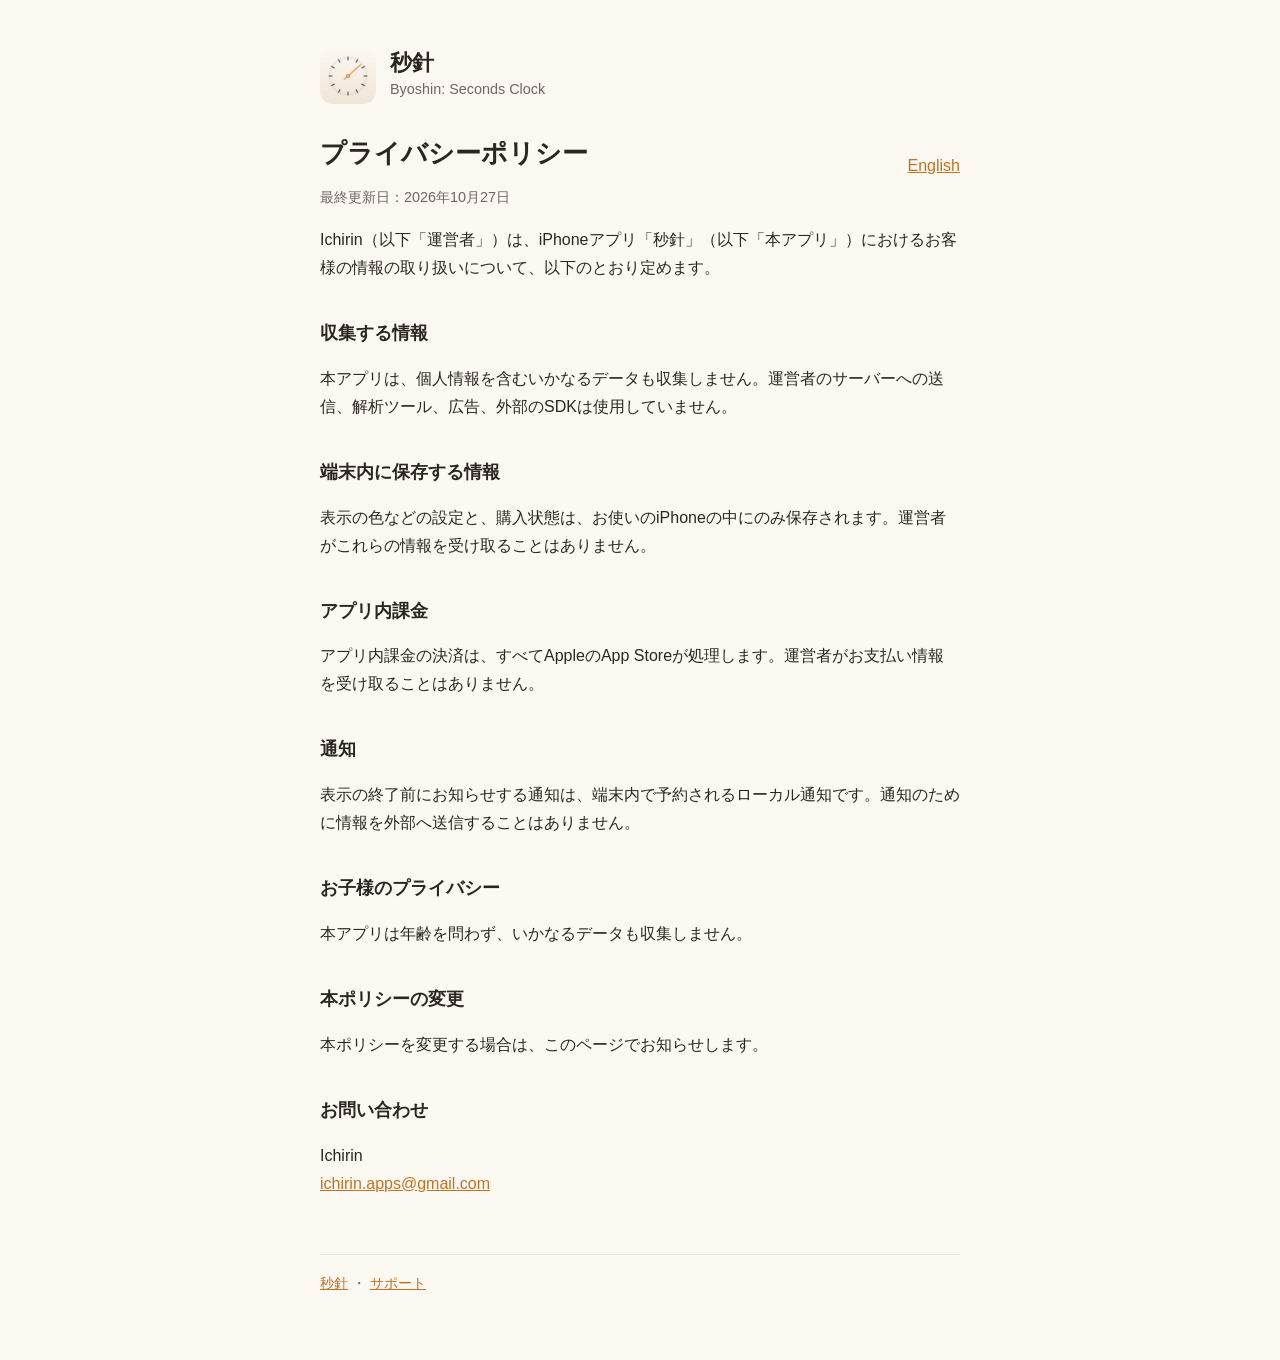
==== privacy.html @ 270962f9 "秒針のプライバシーポリシーとサポートページ" ====
<!doctype html>
<html lang="ja">
<head>
<meta charset="utf-8">
<meta name="viewport" content="width=device-width, initial-scale=1">
<title>プライバシーポリシー - 秒針</title>
<link rel="icon" href="favicon.png">
<link rel="stylesheet" href="style.css">
</head>
<body>
<main>
<header><img src="icon.png" alt=""><div><div class="title">秒針</div><div class="sub">Byoshin: Seconds Clock</div></div></header>
<p class="lang"><a href="en/privacy.html">English</a></p>
<h1>プライバシーポリシー</h1>
<p class="updated">最終更新日：2026年10月27日</p>
<p>Ichirin（以下「運営者」）は、iPhoneアプリ「秒針」（以下「本アプリ」）におけるお客様の情報の取り扱いについて、以下のとおり定めます。</p>
<h2>収集する情報</h2>
<p>本アプリは、個人情報を含むいかなるデータも収集しません。運営者のサーバーへの送信、解析ツール、広告、外部のSDKは使用していません。</p>
<h2>端末内に保存する情報</h2>
<p>表示の色などの設定と、購入状態は、お使いのiPhoneの中にのみ保存されます。運営者がこれらの情報を受け取ることはありません。</p>
<h2>アプリ内課金</h2>
<p>アプリ内課金の決済は、すべてAppleのApp Storeが処理します。運営者がお支払い情報を受け取ることはありません。</p>
<h2>通知</h2>
<p>表示の終了前にお知らせする通知は、端末内で予約されるローカル通知です。通知のために情報を外部へ送信することはありません。</p>
<h2>お子様のプライバシー</h2>
<p>本アプリは年齢を問わず、いかなるデータも収集しません。</p>
<h2>本ポリシーの変更</h2>
<p>本ポリシーを変更する場合は、このページでお知らせします。</p>
<h2>お問い合わせ</h2>
<p>Ichirin<br><a href="mailto:ichirin.apps@gmail.com">ichirin.apps@gmail.com</a></p>
<footer><a href="./">秒針</a> ・ <a href="support.html">サポート</a></footer>
</main>
</body>
</html>
---- style.css ----
:root {
  --bg: #fcf8f2;
  --fg: #2b2622;
  --muted: #6f665e;
  --accent: #c8711f;
  --card: #ffffff;
  --line: #ebe2d6;
}
@media (prefers-color-scheme: dark) {
  :root {
    --bg: #12100e;
    --fg: #ede6dc;
    --muted: #a59b90;
    --accent: #f0a04b;
    --card: #1d1a17;
    --line: #2e2a26;
  }
}
* { box-sizing: border-box; }
body {
  margin: 0;
  background: var(--bg);
  color: var(--fg);
  font-family: -apple-system, BlinkMacSystemFont, "Hiragino Sans", "Helvetica Neue", "Segoe UI", sans-serif;
  line-height: 1.75;
  -webkit-text-size-adjust: 100%;
}
main { max-width: 680px; margin: 0 auto; padding: 48px 20px 64px; }
header { display: flex; align-items: center; gap: 14px; margin-bottom: 32px; }
header img { width: 56px; height: 56px; border-radius: 13px; }
header .title { font-size: 1.35rem; font-weight: 700; line-height: 1.3; }
header .sub { color: var(--muted); font-size: 0.9rem; }
h1 { font-size: 1.6rem; line-height: 1.35; margin: 0 0 8px; }
h2 { font-size: 1.1rem; margin: 36px 0 8px; }
p, li { font-size: 1rem; }
a { color: var(--accent); }
.updated { color: var(--muted); font-size: 0.9rem; }
.card { background: var(--card); border: 1px solid var(--line); border-radius: 16px; padding: 4px 20px; margin: 16px 0; }
.links { list-style: none; padding: 0; }
.links li { margin: 10px 0; }
ol li { margin: 4px 0; }
.important { border-left: 4px solid var(--accent); padding: 8px 14px; background: var(--card); border-radius: 8px; }
footer { margin-top: 56px; color: var(--muted); font-size: 0.9rem; border-top: 1px solid var(--line); padding-top: 16px; }
.lang { float: right; }
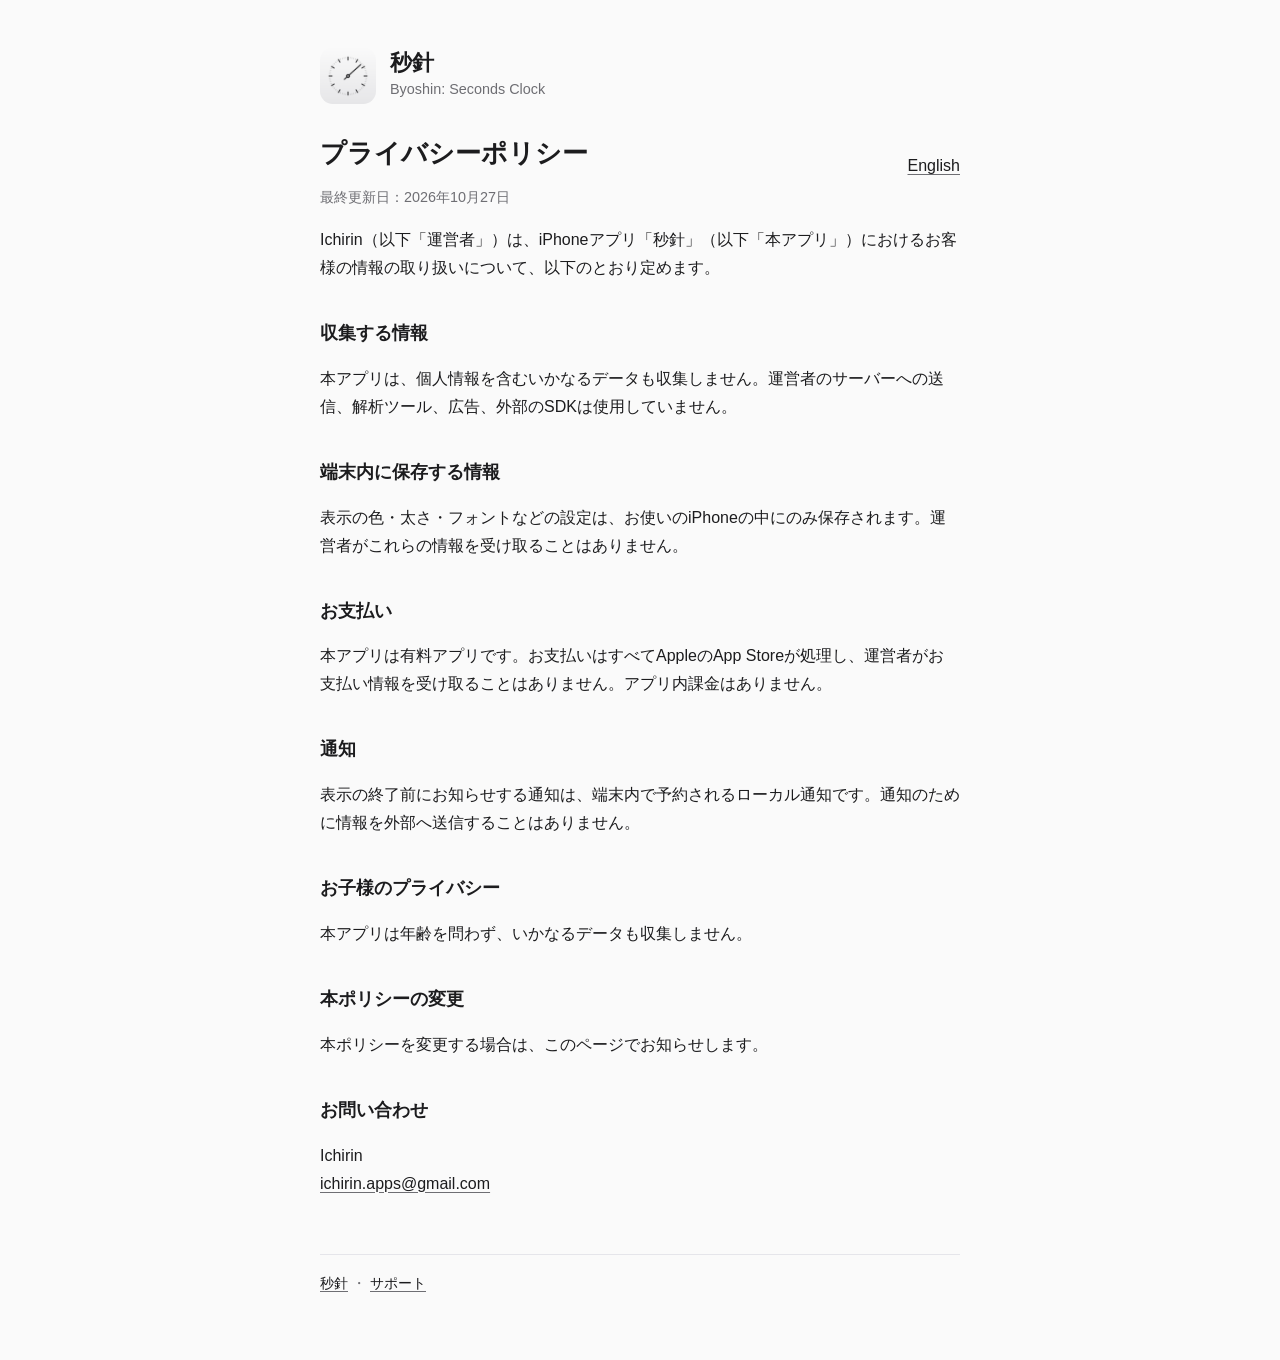
==== commit e7b72a1b: "有料アプリ化に合わせて購入関連の記述を削除、ロック画面の表示内容をFAQに追記" ====
--- a/privacy.html
+++ b/privacy.html
@@ -17,9 +17,9 @@
 <h2>収集する情報</h2>
 <p>本アプリは、個人情報を含むいかなるデータも収集しません。運営者のサーバーへの送信、解析ツール、広告、外部のSDKは使用していません。</p>
 <h2>端末内に保存する情報</h2>
-<p>表示の色などの設定と、購入状態は、お使いのiPhoneの中にのみ保存されます。運営者がこれらの情報を受け取ることはありません。</p>
-<h2>アプリ内課金</h2>
-<p>アプリ内課金の決済は、すべてAppleのApp Storeが処理します。運営者がお支払い情報を受け取ることはありません。</p>
+<p>表示の色・太さ・フォントなどの設定は、お使いのiPhoneの中にのみ保存されます。運営者がこれらの情報を受け取ることはありません。</p>
+<h2>お支払い</h2>
+<p>本アプリは有料アプリです。お支払いはすべてAppleのApp Storeが処理し、運営者がお支払い情報を受け取ることはありません。アプリ内課金はありません。</p>
 <h2>通知</h2>
 <p>表示の終了前にお知らせする通知は、端末内で予約されるローカル通知です。通知のために情報を外部へ送信することはありません。</p>
 <h2>お子様のプライバシー</h2>
--- a/style.css
+++ b/style.css
@@ -1,19 +1,19 @@
 :root {
-  --bg: #fcf8f2;
-  --fg: #2b2622;
-  --muted: #6f665e;
-  --accent: #c8711f;
+  --bg: #fafafa;
+  --fg: #1c1c1e;
+  --muted: #6e6e73;
+  --accent: #1c1c1e;
   --card: #ffffff;
-  --line: #ebe2d6;
+  --line: #e5e5ea;
 }
 @media (prefers-color-scheme: dark) {
   :root {
-    --bg: #12100e;
-    --fg: #ede6dc;
-    --muted: #a59b90;
-    --accent: #f0a04b;
-    --card: #1d1a17;
-    --line: #2e2a26;
+    --bg: #0b0b0c;
+    --fg: #f2f2f7;
+    --muted: #98989d;
+    --accent: #f2f2f7;
+    --card: #1c1c1e;
+    --line: #2c2c2e;
   }
 }
 * { box-sizing: border-box; }
@@ -33,7 +33,8 @@
 h1 { font-size: 1.6rem; line-height: 1.35; margin: 0 0 8px; }
 h2 { font-size: 1.1rem; margin: 36px 0 8px; }
 p, li { font-size: 1rem; }
-a { color: var(--accent); }
+a { color: var(--accent); text-decoration: underline; text-decoration-color: var(--muted); text-underline-offset: 3px; }
+a:hover { text-decoration-color: var(--accent); }
 .updated { color: var(--muted); font-size: 0.9rem; }
 .card { background: var(--card); border: 1px solid var(--line); border-radius: 16px; padding: 4px 20px; margin: 16px 0; }
 .links { list-style: none; padding: 0; }
@@ -42,3 +43,7 @@
 .important { border-left: 4px solid var(--accent); padding: 8px 14px; background: var(--card); border-radius: 8px; }
 footer { margin-top: 56px; color: var(--muted); font-size: 0.9rem; border-top: 1px solid var(--line); padding-top: 16px; }
 .lang { float: right; }
+.langs { color: var(--muted); font-size: 0.85rem; line-height: 1.9; margin: 0 0 24px; }
+.note { color: var(--muted); }
+h2 { scroll-margin-top: 16px; }
+ul li { margin: 4px 0; }
